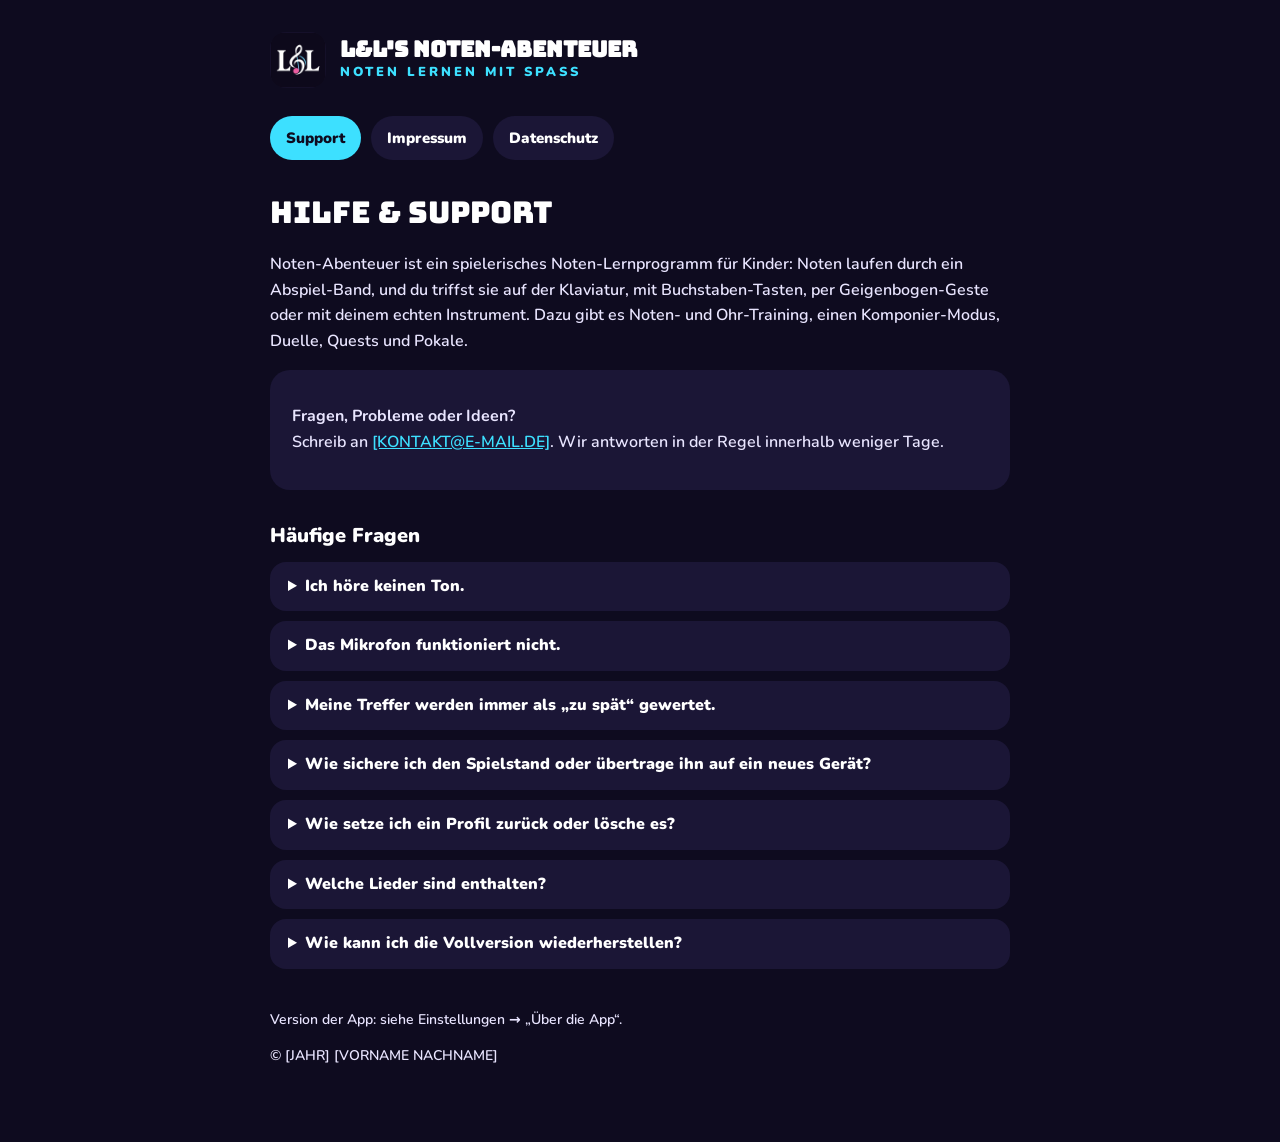
==== index.html @ 5375e51e "Support-, Impressum- und Datenschutzseiten für L&L's Noten-Abenteuer" ====
<!doctype html>
<html lang="de">
<head>
  <meta charset="utf-8">
  <meta name="viewport" content="width=device-width, initial-scale=1">
  <title>Support – L&amp;L's Noten-Abenteuer</title>
  <link rel="icon" href="icons/icon-192.png">
  <link rel="stylesheet" href="https://fonts.googleapis.com/css2?family=Bungee&family=Nunito:wght@600;700;900&display=swap">
  <link rel="stylesheet" href="style.css">
</head>
<body>
<div class="wrap">
  <header>
    <img src="icons/logo-256.png" alt="">
    <div><div class="t">L&amp;L's NOTEN-ABENTEUER</div><div class="s">Noten lernen mit Spaß</div></div>
  </header>
  <nav>
    <a href="index.html" class="on">Support</a>
    <a href="impressum.html">Impressum</a>
    <a href="datenschutz.html">Datenschutz</a>
  </nav>

  <h1>Hilfe &amp; Support</h1>
  <p>Noten-Abenteuer ist ein spielerisches Noten-Lernprogramm für Kinder: Noten laufen durch ein Abspiel-Band, und du triffst sie auf der Klaviatur, mit Buchstaben-Tasten, per Geigenbogen-Geste oder mit deinem echten Instrument. Dazu gibt es Noten- und Ohr-Training, einen Komponier-Modus, Duelle, Quests und Pokale.</p>

  <div class="card">
    <p><strong>Fragen, Probleme oder Ideen?</strong><br>
    Schreib an <a href="mailto:[KONTAKT@E-MAIL.DE]">[KONTAKT@E-MAIL.DE]</a>. Wir antworten in der Regel innerhalb weniger Tage.</p>
  </div>

  <h2>Häufige Fragen</h2>
  <details><summary>Ich höre keinen Ton.</summary><p>Prüfe den Stummschalter und die Lautstärke des Geräts. Auf dem iPad muss die App einmal angetippt werden, bevor Ton erlaubt ist – dafür gibt es den Startbildschirm „Tippen zum Starten“. Beim ersten Start werden die Klavierklänge geladen, das dauert ein paar Sekunden.</p></details>
  <details><summary>Das Mikrofon funktioniert nicht.</summary><p>Beim ersten Start des Mikrofon-Modus fragt das Gerät nach der Erlaubnis. Wurde sie abgelehnt, kann sie unter Einstellungen → Datenschutz → Mikrofon wieder erteilt werden. Die Tonerkennung funktioniert am besten mit einem einzelnen Instrument in ruhiger Umgebung.</p></details>
  <details><summary>Meine Treffer werden immer als „zu spät“ gewertet.</summary><p>Unter Einstellungen → „Verzögerung ausgleichen“ misst die App die Verzögerung von Bildschirm und Lautsprecher. Tippe dort einige Male im Takt mit, danach stimmt die Wertung.</p></details>
  <details><summary>Wie sichere ich den Spielstand oder übertrage ihn auf ein neues Gerät?</summary><p>Unter Einstellungen → „Sicherung speichern“ wird eine Datei erzeugt. Auf dem neuen Gerät unter „Sicherung laden“ wieder einspielen. Der Spielstand liegt sonst nur auf dem jeweiligen Gerät.</p></details>
  <details><summary>Wie setze ich ein Profil zurück oder lösche es?</summary><p>Zurücksetzen: Einstellungen → „Fortschritt zurücksetzen“. Löschen: Auf dem Startbildschirm „Profile bearbeiten“, Profil antippen, „Profil löschen“.</p></details>
  <details><summary>Welche Lieder sind enthalten?</summary><p>Kinder- und Festlieder, Klassik-Hits, Lieder aus aller Welt und eigens komponierte Pop-Songs. Alle Lieder sind gemeinfrei oder exklusiv für die App geschrieben. Eigene Lieder lassen sich im Komponier-Modus schreiben.</p></details>
  <details><summary>Wie kann ich die Vollversion wiederherstellen?</summary><p>Nach einem Gerätewechsel unter Einstellungen → „Käufe wiederherstellen“ antippen. Der Kauf ist an die Apple-ID gebunden und gilt mit Familienfreigabe für die ganze Familie. [Gilt ab der App-Store-Version.]</p></details>

  <footer>
    <p>Version der App: siehe Einstellungen → „Über die App“.</p>
    <p>© [JAHR] [VORNAME NACHNAME]</p>
  </footer>
</div>
</body>
</html>
---- style.css ----
:root { --bg: #0E0B1F; --panel: #1B1636; --text: #FFFFFF; --muted: #B9B2DA; --cyan: #3DE0FF; --pink: #FF4FA3; }
* { box-sizing: border-box; }
body { margin: 0; background: var(--bg); color: var(--text); font-family: 'Nunito', system-ui, -apple-system, sans-serif; font-weight: 600; line-height: 1.6; }
.wrap { max-width: 780px; margin: 0 auto; padding: 32px 20px 60px; }
header { display: flex; align-items: center; gap: 14px; margin-bottom: 28px; }
header img { width: 56px; height: 56px; border-radius: 16px; }
header .t { font-family: 'Bungee', 'Arial Black', sans-serif; font-size: 22px; line-height: 1.1; }
header .s { color: var(--cyan); font-size: 13px; font-weight: 900; letter-spacing: 3px; text-transform: uppercase; }
nav { display: flex; gap: 10px; flex-wrap: wrap; margin-bottom: 28px; }
nav a { background: var(--panel); color: var(--text); text-decoration: none; padding: 10px 16px; border-radius: 999px; font-weight: 900; font-size: 15px; }
nav a.on { background: var(--cyan); color: var(--bg); }
h1 { font-family: 'Bungee', 'Arial Black', sans-serif; font-weight: 400; font-size: 30px; margin: 0 0 16px; }
h2 { font-size: 20px; font-weight: 900; margin: 30px 0 8px; }
h3 { font-size: 16px; font-weight: 900; margin: 20px 0 6px; }
p, li { color: #E9E5FF; }
a { color: var(--cyan); }
.card { background: var(--panel); border-radius: 20px; padding: 18px 22px; margin: 14px 0; }
.todo { background: #3A2A00; color: #FFD23F; border-radius: 12px; padding: 10px 14px; font-weight: 900; }
.muted { color: var(--muted); font-size: 14px; }
footer { margin-top: 40px; color: var(--muted); font-size: 14px; }
details { background: var(--panel); border-radius: 16px; padding: 12px 18px; margin: 10px 0; }
summary { font-weight: 900; cursor: pointer; }
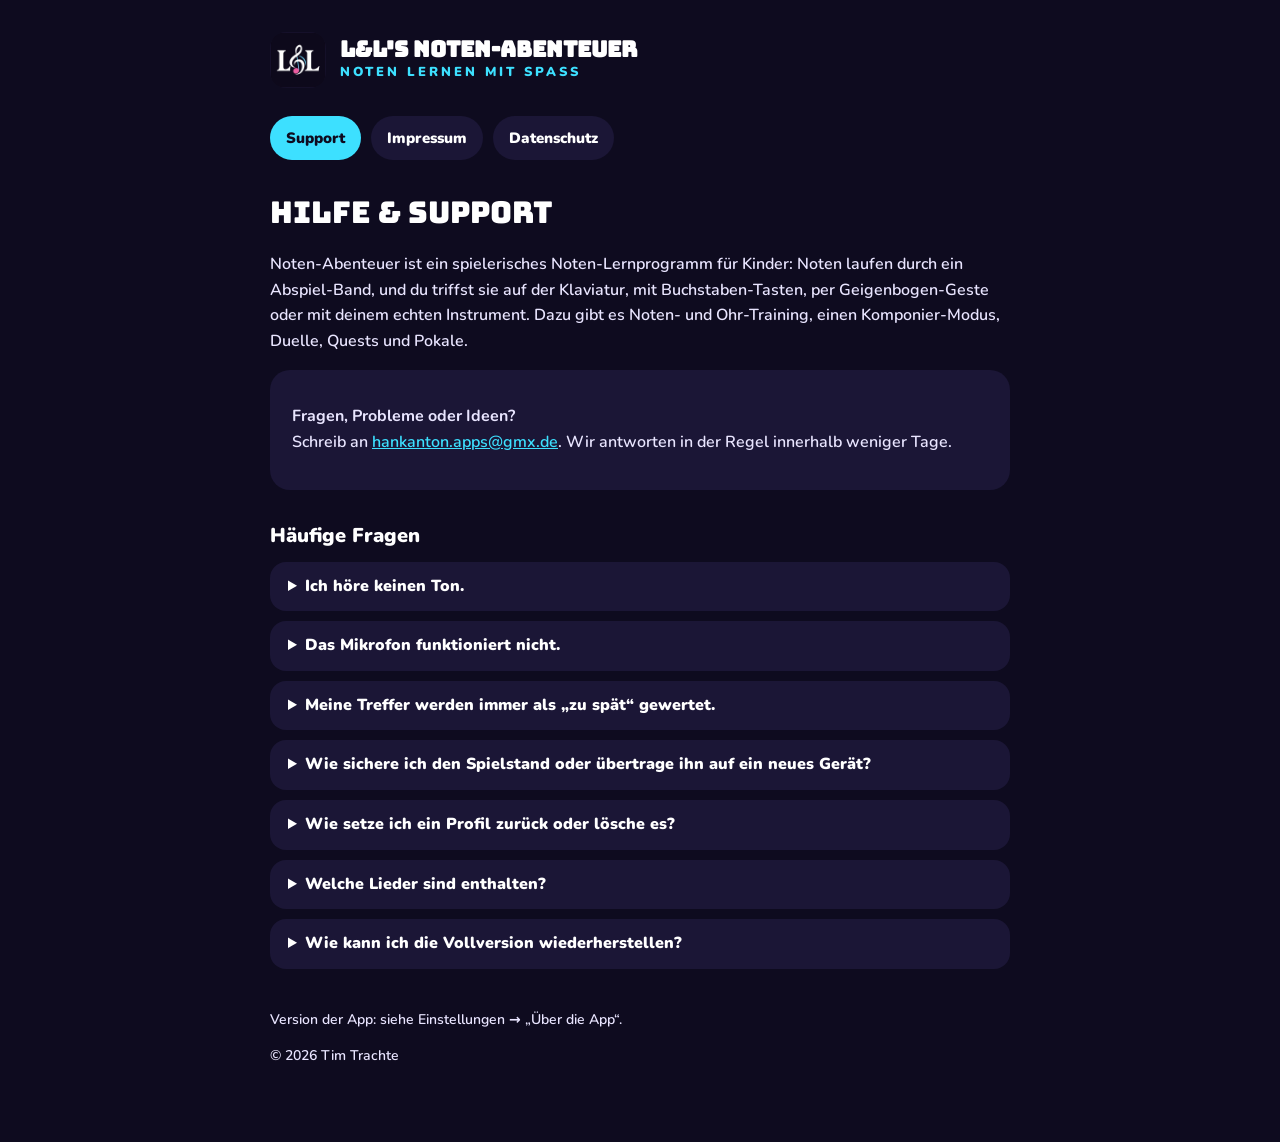
==== commit 56e670b1: "Impressum und Datenschutz: Anbieterangaben eingetragen" ====
--- a/index.html
+++ b/index.html
@@ -25,7 +25,7 @@
 
   <div class="card">
     <p><strong>Fragen, Probleme oder Ideen?</strong><br>
-    Schreib an <a href="mailto:[KONTAKT@E-MAIL.DE]">[KONTAKT@E-MAIL.DE]</a>. Wir antworten in der Regel innerhalb weniger Tage.</p>
+    Schreib an <a href="mailto:hankanton.apps@gmx.de">hankanton.apps@gmx.de</a>. Wir antworten in der Regel innerhalb weniger Tage.</p>
   </div>
 
   <h2>Häufige Fragen</h2>
@@ -39,7 +39,7 @@
 
   <footer>
     <p>Version der App: siehe Einstellungen → „Über die App“.</p>
-    <p>© [JAHR] [VORNAME NACHNAME]</p>
+    <p>© 2026 Tim Trachte</p>
   </footer>
 </div>
 </body>
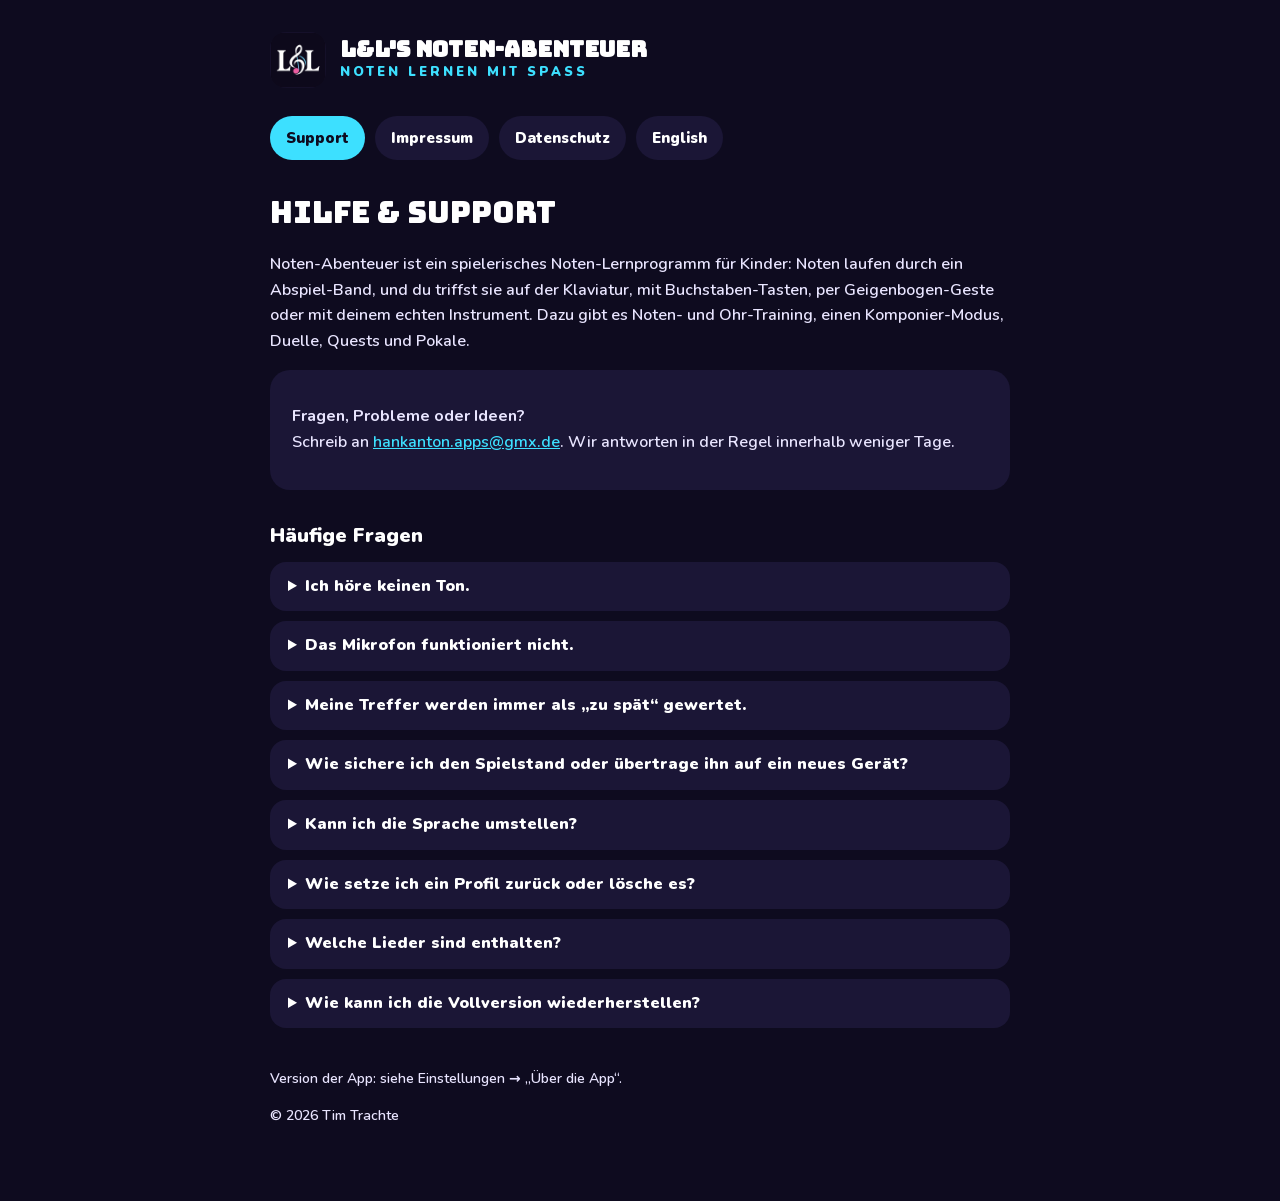
==== commit bee0a0e9: "Englische Seiten, iCloud in der Datenschutzerklärung, Schriften lokal statt Google Fonts Co-Authored" ====
--- a/index.html
+++ b/index.html
@@ -5,7 +5,7 @@
   <meta name="viewport" content="width=device-width, initial-scale=1">
   <title>Support – L&amp;L's Noten-Abenteuer</title>
   <link rel="icon" href="icons/icon-192.png">
-  <link rel="stylesheet" href="https://fonts.googleapis.com/css2?family=Bungee&family=Nunito:wght@600;700;900&display=swap">
+  <link rel="stylesheet" href="fonts.css">
   <link rel="stylesheet" href="style.css">
 </head>
 <body>
@@ -18,6 +18,7 @@
     <a href="index.html" class="on">Support</a>
     <a href="impressum.html">Impressum</a>
     <a href="datenschutz.html">Datenschutz</a>
+    <a href="en/index.html" lang="en">English</a>
   </nav>
 
   <h1>Hilfe &amp; Support</h1>
@@ -32,10 +33,11 @@
   <details><summary>Ich höre keinen Ton.</summary><p>Prüfe den Stummschalter und die Lautstärke des Geräts. Auf dem iPad muss die App einmal angetippt werden, bevor Ton erlaubt ist – dafür gibt es den Startbildschirm „Tippen zum Starten“. Beim ersten Start werden die Klavierklänge geladen, das dauert ein paar Sekunden.</p></details>
   <details><summary>Das Mikrofon funktioniert nicht.</summary><p>Beim ersten Start des Mikrofon-Modus fragt das Gerät nach der Erlaubnis. Wurde sie abgelehnt, kann sie unter Einstellungen → Datenschutz → Mikrofon wieder erteilt werden. Die Tonerkennung funktioniert am besten mit einem einzelnen Instrument in ruhiger Umgebung.</p></details>
   <details><summary>Meine Treffer werden immer als „zu spät“ gewertet.</summary><p>Unter Einstellungen → „Verzögerung ausgleichen“ misst die App die Verzögerung von Bildschirm und Lautsprecher. Tippe dort einige Male im Takt mit, danach stimmt die Wertung.</p></details>
-  <details><summary>Wie sichere ich den Spielstand oder übertrage ihn auf ein neues Gerät?</summary><p>Unter Einstellungen → „Sicherung speichern“ wird eine Datei erzeugt. Auf dem neuen Gerät unter „Sicherung laden“ wieder einspielen. Der Spielstand liegt sonst nur auf dem jeweiligen Gerät.</p></details>
+  <details><summary>Wie sichere ich den Spielstand oder übertrage ihn auf ein neues Gerät?</summary><p>Mit derselben Apple-ID und eingeschalteter iCloud wird der Spielstand automatisch übertragen. Auf dem neuen Gerät bietet die App ihn beim Start an, oder du tippst auf Einstellungen → „Aus iCloud wiederherstellen“. Zusätzlich erzeugt Einstellungen → „Sicherung speichern“ eine Datei, die du auf dem neuen Gerät unter „Sicherung laden“ einspielst.</p></details>
+  <details><summary>Kann ich die Sprache umstellen?</summary><p>Ja: Einstellungen → „Sprache“. Zur Wahl stehen Deutsch, Englisch und „Automatisch“ (folgt der Sprache des Geräts). Auf Englisch heißen die Noten C D E F G A B statt C D E F G A H.</p></details>
   <details><summary>Wie setze ich ein Profil zurück oder lösche es?</summary><p>Zurücksetzen: Einstellungen → „Fortschritt zurücksetzen“. Löschen: Auf dem Startbildschirm „Profile bearbeiten“, Profil antippen, „Profil löschen“.</p></details>
   <details><summary>Welche Lieder sind enthalten?</summary><p>Kinder- und Festlieder, Klassik-Hits, Lieder aus aller Welt und eigens komponierte Pop-Songs. Alle Lieder sind gemeinfrei oder exklusiv für die App geschrieben. Eigene Lieder lassen sich im Komponier-Modus schreiben.</p></details>
-  <details><summary>Wie kann ich die Vollversion wiederherstellen?</summary><p>Nach einem Gerätewechsel unter Einstellungen → „Käufe wiederherstellen“ antippen. Der Kauf ist an die Apple-ID gebunden und gilt mit Familienfreigabe für die ganze Familie. [Gilt ab der App-Store-Version.]</p></details>
+  <details><summary>Wie kann ich die Vollversion wiederherstellen?</summary><p>Nach einem Gerätewechsel unter Einstellungen → „Käufe wiederherstellen“ antippen. Der Kauf ist an die Apple-ID gebunden und gilt mit Familienfreigabe für die ganze Familie.</p></details>
 
   <footer>
     <p>Version der App: siehe Einstellungen → „Über die App“.</p>
--- a/fonts.css
+++ b/fonts.css
@@ -0,0 +1,235 @@
+/* Schriften lokal (keine Verbindung zu Google) */
+/* vietnamese */
+@font-face {
+  font-family: 'Bungee';
+  font-style: normal;
+  font-weight: 400;
+  font-display: block;
+  src: url(fonts/font-0.woff2) format('woff2');
+  unicode-range: U+0102-0103, U+0110-0111, U+0128-0129, U+0168-0169, U+01A0-01A1, U+01AF-01B0, U+0300-0301, U+0303-0304, U+0308-0309, U+0323, U+0329, U+1EA0-1EF9, U+20AB;
+}
+/* latin-ext */
+@font-face {
+  font-family: 'Bungee';
+  font-style: normal;
+  font-weight: 400;
+  font-display: block;
+  src: url(fonts/font-1.woff2) format('woff2');
+  unicode-range: U+0100-02BA, U+02BD-02C5, U+02C7-02CC, U+02CE-02D7, U+02DD-02FF, U+0304, U+0308, U+0329, U+1D00-1DBF, U+1E00-1E9F, U+1EF2-1EFF, U+2020, U+20A0-20AB, U+20AD-20C4, U+2113, U+2C60-2C7F, U+A720-A7FF;
+}
+/* latin */
+@font-face {
+  font-family: 'Bungee';
+  font-style: normal;
+  font-weight: 400;
+  font-display: block;
+  src: url(fonts/font-2.woff2) format('woff2');
+  unicode-range: U+0000-00FF, U+0131, U+0152-0153, U+02BB-02BC, U+02C6, U+02DA, U+02DC, U+0304, U+0308, U+0329, U+2000-206F, U+20AC, U+2122, U+2191, U+2193, U+2212, U+2215, U+FEFF, U+FFFD;
+}
+/* music */
+@font-face {
+  font-family: 'Noto Music';
+  font-style: normal;
+  font-weight: 400;
+  font-display: block;
+  src: url(fonts/font-3.woff2) format('woff2');
+  unicode-range: U+25CC, U+2669-266F, U+1D000-1D0F5, U+1D100-1D245;
+}
+/* latin-ext */
+@font-face {
+  font-family: 'Noto Music';
+  font-style: normal;
+  font-weight: 400;
+  font-display: block;
+  src: url(fonts/font-4.woff2) format('woff2');
+  unicode-range: U+0100-02BA, U+02BD-02C5, U+02C7-02CC, U+02CE-02D7, U+02DD-02FF, U+0304, U+0308, U+0329, U+1D00-1DBF, U+1E00-1E9F, U+1EF2-1EFF, U+2020, U+20A0-20AB, U+20AD-20C4, U+2113, U+2C60-2C7F, U+A720-A7FF;
+}
+/* latin */
+@font-face {
+  font-family: 'Noto Music';
+  font-style: normal;
+  font-weight: 400;
+  font-display: block;
+  src: url(fonts/font-5.woff2) format('woff2');
+  unicode-range: U+0000-00FF, U+0131, U+0152-0153, U+02BB-02BC, U+02C6, U+02DA, U+02DC, U+0304, U+0308, U+0329, U+2000-206F, U+20AC, U+2122, U+2191, U+2193, U+2212, U+2215, U+FEFF, U+FFFD;
+}
+/* cyrillic-ext */
+@font-face {
+  font-family: 'Nunito';
+  font-style: normal;
+  font-weight: 600;
+  font-display: block;
+  src: url(fonts/font-6.woff2) format('woff2');
+  unicode-range: U+0460-052F, U+1C80-1C8A, U+20B4, U+2DE0-2DFF, U+A640-A69F, U+FE2E-FE2F;
+}
+/* cyrillic */
+@font-face {
+  font-family: 'Nunito';
+  font-style: normal;
+  font-weight: 600;
+  font-display: block;
+  src: url(fonts/font-7.woff2) format('woff2');
+  unicode-range: U+0301, U+0400-045F, U+0490-0491, U+04B0-04B1, U+2116;
+}
+/* vietnamese */
+@font-face {
+  font-family: 'Nunito';
+  font-style: normal;
+  font-weight: 600;
+  font-display: block;
+  src: url(fonts/font-8.woff2) format('woff2');
+  unicode-range: U+0102-0103, U+0110-0111, U+0128-0129, U+0168-0169, U+01A0-01A1, U+01AF-01B0, U+0300-0301, U+0303-0304, U+0308-0309, U+0323, U+0329, U+1EA0-1EF9, U+20AB;
+}
+/* latin-ext */
+@font-face {
+  font-family: 'Nunito';
+  font-style: normal;
+  font-weight: 600;
+  font-display: block;
+  src: url(fonts/font-9.woff2) format('woff2');
+  unicode-range: U+0100-02BA, U+02BD-02C5, U+02C7-02CC, U+02CE-02D7, U+02DD-02FF, U+0304, U+0308, U+0329, U+1D00-1DBF, U+1E00-1E9F, U+1EF2-1EFF, U+2020, U+20A0-20AB, U+20AD-20C4, U+2113, U+2C60-2C7F, U+A720-A7FF;
+}
+/* latin */
+@font-face {
+  font-family: 'Nunito';
+  font-style: normal;
+  font-weight: 600;
+  font-display: block;
+  src: url(fonts/font-10.woff2) format('woff2');
+  unicode-range: U+0000-00FF, U+0131, U+0152-0153, U+02BB-02BC, U+02C6, U+02DA, U+02DC, U+0304, U+0308, U+0329, U+2000-206F, U+20AC, U+2122, U+2191, U+2193, U+2212, U+2215, U+FEFF, U+FFFD;
+}
+/* cyrillic-ext */
+@font-face {
+  font-family: 'Nunito';
+  font-style: normal;
+  font-weight: 700;
+  font-display: block;
+  src: url(fonts/font-11.woff2) format('woff2');
+  unicode-range: U+0460-052F, U+1C80-1C8A, U+20B4, U+2DE0-2DFF, U+A640-A69F, U+FE2E-FE2F;
+}
+/* cyrillic */
+@font-face {
+  font-family: 'Nunito';
+  font-style: normal;
+  font-weight: 700;
+  font-display: block;
+  src: url(fonts/font-12.woff2) format('woff2');
+  unicode-range: U+0301, U+0400-045F, U+0490-0491, U+04B0-04B1, U+2116;
+}
+/* vietnamese */
+@font-face {
+  font-family: 'Nunito';
+  font-style: normal;
+  font-weight: 700;
+  font-display: block;
+  src: url(fonts/font-13.woff2) format('woff2');
+  unicode-range: U+0102-0103, U+0110-0111, U+0128-0129, U+0168-0169, U+01A0-01A1, U+01AF-01B0, U+0300-0301, U+0303-0304, U+0308-0309, U+0323, U+0329, U+1EA0-1EF9, U+20AB;
+}
+/* latin-ext */
+@font-face {
+  font-family: 'Nunito';
+  font-style: normal;
+  font-weight: 700;
+  font-display: block;
+  src: url(fonts/font-14.woff2) format('woff2');
+  unicode-range: U+0100-02BA, U+02BD-02C5, U+02C7-02CC, U+02CE-02D7, U+02DD-02FF, U+0304, U+0308, U+0329, U+1D00-1DBF, U+1E00-1E9F, U+1EF2-1EFF, U+2020, U+20A0-20AB, U+20AD-20C4, U+2113, U+2C60-2C7F, U+A720-A7FF;
+}
+/* latin */
+@font-face {
+  font-family: 'Nunito';
+  font-style: normal;
+  font-weight: 700;
+  font-display: block;
+  src: url(fonts/font-15.woff2) format('woff2');
+  unicode-range: U+0000-00FF, U+0131, U+0152-0153, U+02BB-02BC, U+02C6, U+02DA, U+02DC, U+0304, U+0308, U+0329, U+2000-206F, U+20AC, U+2122, U+2191, U+2193, U+2212, U+2215, U+FEFF, U+FFFD;
+}
+/* cyrillic-ext */
+@font-face {
+  font-family: 'Nunito';
+  font-style: normal;
+  font-weight: 800;
+  font-display: block;
+  src: url(fonts/font-16.woff2) format('woff2');
+  unicode-range: U+0460-052F, U+1C80-1C8A, U+20B4, U+2DE0-2DFF, U+A640-A69F, U+FE2E-FE2F;
+}
+/* cyrillic */
+@font-face {
+  font-family: 'Nunito';
+  font-style: normal;
+  font-weight: 800;
+  font-display: block;
+  src: url(fonts/font-17.woff2) format('woff2');
+  unicode-range: U+0301, U+0400-045F, U+0490-0491, U+04B0-04B1, U+2116;
+}
+/* vietnamese */
+@font-face {
+  font-family: 'Nunito';
+  font-style: normal;
+  font-weight: 800;
+  font-display: block;
+  src: url(fonts/font-18.woff2) format('woff2');
+  unicode-range: U+0102-0103, U+0110-0111, U+0128-0129, U+0168-0169, U+01A0-01A1, U+01AF-01B0, U+0300-0301, U+0303-0304, U+0308-0309, U+0323, U+0329, U+1EA0-1EF9, U+20AB;
+}
+/* latin-ext */
+@font-face {
+  font-family: 'Nunito';
+  font-style: normal;
+  font-weight: 800;
+  font-display: block;
+  src: url(fonts/font-19.woff2) format('woff2');
+  unicode-range: U+0100-02BA, U+02BD-02C5, U+02C7-02CC, U+02CE-02D7, U+02DD-02FF, U+0304, U+0308, U+0329, U+1D00-1DBF, U+1E00-1E9F, U+1EF2-1EFF, U+2020, U+20A0-20AB, U+20AD-20C4, U+2113, U+2C60-2C7F, U+A720-A7FF;
+}
+/* latin */
+@font-face {
+  font-family: 'Nunito';
+  font-style: normal;
+  font-weight: 800;
+  font-display: block;
+  src: url(fonts/font-20.woff2) format('woff2');
+  unicode-range: U+0000-00FF, U+0131, U+0152-0153, U+02BB-02BC, U+02C6, U+02DA, U+02DC, U+0304, U+0308, U+0329, U+2000-206F, U+20AC, U+2122, U+2191, U+2193, U+2212, U+2215, U+FEFF, U+FFFD;
+}
+/* cyrillic-ext */
+@font-face {
+  font-family: 'Nunito';
+  font-style: normal;
+  font-weight: 900;
+  font-display: block;
+  src: url(fonts/font-21.woff2) format('woff2');
+  unicode-range: U+0460-052F, U+1C80-1C8A, U+20B4, U+2DE0-2DFF, U+A640-A69F, U+FE2E-FE2F;
+}
+/* cyrillic */
+@font-face {
+  font-family: 'Nunito';
+  font-style: normal;
+  font-weight: 900;
+  font-display: block;
+  src: url(fonts/font-22.woff2) format('woff2');
+  unicode-range: U+0301, U+0400-045F, U+0490-0491, U+04B0-04B1, U+2116;
+}
+/* vietnamese */
+@font-face {
+  font-family: 'Nunito';
+  font-style: normal;
+  font-weight: 900;
+  font-display: block;
+  src: url(fonts/font-23.woff2) format('woff2');
+  unicode-range: U+0102-0103, U+0110-0111, U+0128-0129, U+0168-0169, U+01A0-01A1, U+01AF-01B0, U+0300-0301, U+0303-0304, U+0308-0309, U+0323, U+0329, U+1EA0-1EF9, U+20AB;
+}
+/* latin-ext */
+@font-face {
+  font-family: 'Nunito';
+  font-style: normal;
+  font-weight: 900;
+  font-display: block;
+  src: url(fonts/font-24.woff2) format('woff2');
+  unicode-range: U+0100-02BA, U+02BD-02C5, U+02C7-02CC, U+02CE-02D7, U+02DD-02FF, U+0304, U+0308, U+0329, U+1D00-1DBF, U+1E00-1E9F, U+1EF2-1EFF, U+2020, U+20A0-20AB, U+20AD-20C4, U+2113, U+2C60-2C7F, U+A720-A7FF;
+}
+/* latin */
+@font-face {
+  font-family: 'Nunito';
+  font-style: normal;
+  font-weight: 900;
+  font-display: block;
+  src: url(fonts/font-25.woff2) format('woff2');
+  unicode-range: U+0000-00FF, U+0131, U+0152-0153, U+02BB-02BC, U+02C6, U+02DA, U+02DC, U+0304, U+0308, U+0329, U+2000-206F, U+20AC, U+2122, U+2191, U+2193, U+2212, U+2215, U+FEFF, U+FFFD;
+}
